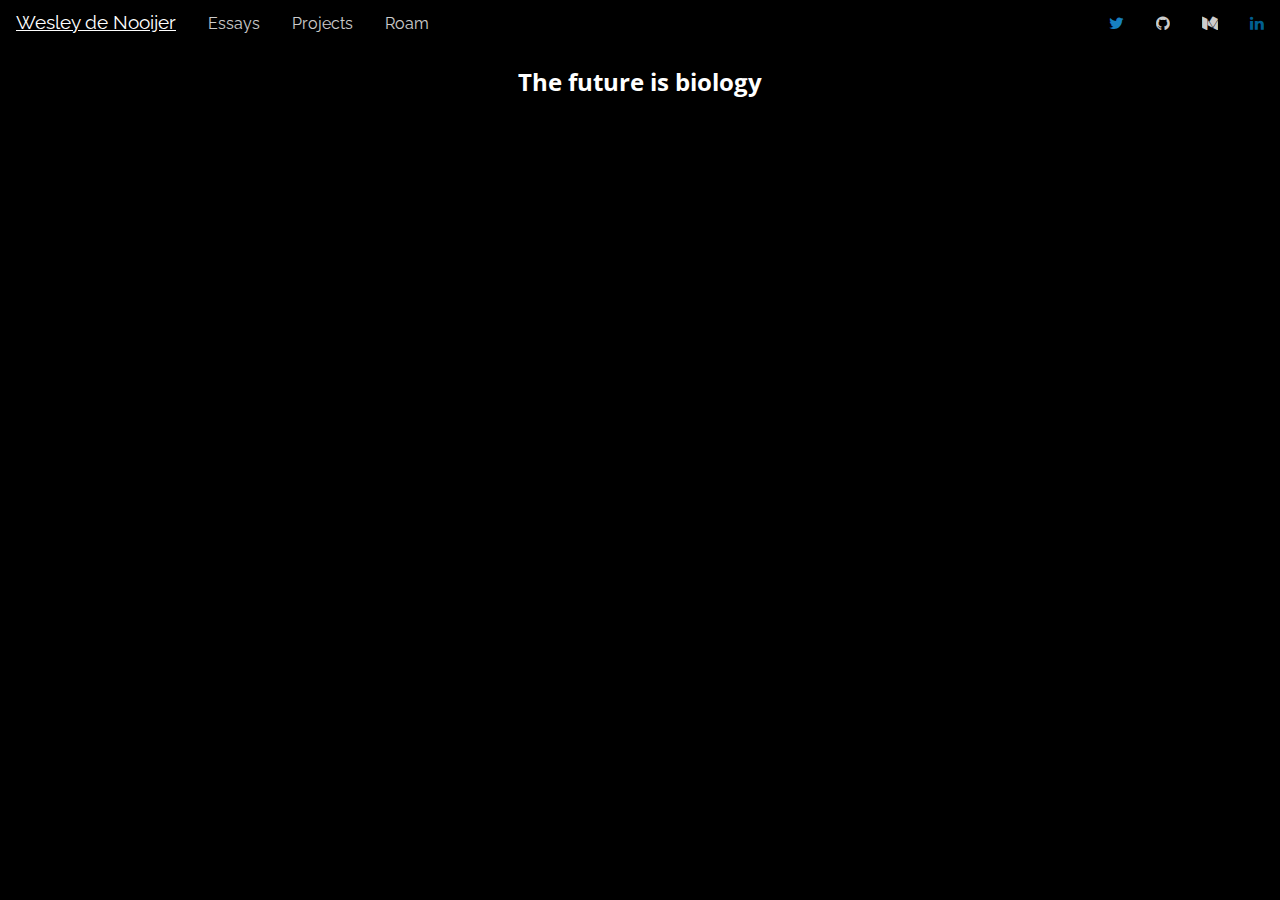
==== essays-index.html @ 3e8a59d5 "start with essays-index" ====
<!DOCTYPE html>
<html>
  <head>
    <meta charset="utf-8">
    <meta name="viewport" content="width=device-width, initial-scale=1.0">
    <title>Wesley de Nooijer</title>
    <link href="style.css" rel="stylesheet" type="text/css"/>
    <link href="https://fonts.googleapis.com/css2?family=Open+Sans:wght@300&family=Raleway:wght@300&display=swap" rel="stylesheet">
    <link rel="stylesheet" href="https://cdnjs.cloudflare.com/ajax/libs/font-awesome/4.7.0/css/font-awesome.min.css">
  </head>
  <body>
    <div class="topnav" id="myTopnav">
        <a href="index.html" class="title">Wesley de Nooijer</a>
        <a href="essays-index.html">Essays</a>
        <a href="projects-index.html">Projects</a>
        <a href="innovation-index.html">Roam</a>
        <!-- <a href="resume-index.html">Resume</a> -->
        <a class="social" aria-hidden="true" href="https://www.linkedin.com/in/wesleydenooijer/">
          <i class="fa fa-linkedin" style="color:#0077B5"></i> 
        </a>
        <a class="social" aria-hidden="true" href="https://medium.com/@wesleydenooijer">
          <i class="fa fa-medium" style="color:white"></i> 
        </a>
        <a class="social" aria-hidden="true" href="https://github.com/WesleyNooijer">
          <i class="fa fa-github" style="color:white"></i> 
        </a>
        <a class="social" aria-hidden="true" href="https://twitter.com/WesleyNooijer">
          <i class="fa fa-twitter" style="color:#1DA1F2"></i> 
        </a>
        <a href="javascript:void(0);" class="icon" onclick="myFunction()">
            <i class="fa fa-bars" style="color:white"></i>
        </a>
    </div>
    <h1>The future is biology</h1>
    <footer><a href=https://twitter.com/WesleyNooijer></a></footer>
    <script src="script.js"></script>
  </body>
</html>
---- style.css ----
/* Page layout */
body, html {
    margin: 0;
    background-color: black;
    color: white;
    /* color: #0072B2; */
    height: 100%;
    font-family: 'Open Sans', sans-serif;
}

/* Navigation bar */
.topnav {
  list-style-type: none;
  margin: 0;
  padding: 0;
  overflow: hidden;
  position: -webkit-sticky; /* Safari */
  position: sticky;
  top: 0;
  z-index: 2;
  font-family: 'Raleway', sans-serif;
}

/* Style the links inside the navigation bar */
.topnav a {
  float: left;
  position: relative;
  text-align: center;
  color: white;
  padding: 14px 16px;
  opacity: 0.8;
  text-decoration: none;
}

.topnav a.title {
  font-size: 1.2rem;
  top: -3px;
}

/* Hover to make link bold and underline text */
.topnav a:hover {
  opacity: 1;
  text-decoration: underline;
}

/* Nav bar responsiveness */
.topnav .icon {
  display: none;
}

/* Put social media on right side of screen */
.topnav a.social {
  float: right;
}

/* When the screen is less than 650 pixels wide, hide all links, except for the first one ("Home"). Show the link that contains should open and close the topnav (.icon) */
@media screen and (max-width: 650px) {
  .topnav a:not(:nth-child(-n+1)) {display: none;}
  .topnav a.icon {
    float: right;
    display: block;
  }
  /* Put social media on left in nav menu when screen is too small */
  .topnav a.social {float: left;}
}

/* The "responsive" class is added to the topnav with JavaScript when the user clicks on the icon. This class makes the topnav look good on small screens (display the links vertically instead of horizontally) */
@media screen and (max-width: 650px) {
  .topnav.responsive {position: relative;}
  .topnav.responsive a.icon {
    position: absolute;
    right: 0;
    top: 0;
  }
  .topnav.responsive a {
    float: none;
    display: block;
    text-align: left;
  }
}

/* Hero */

/* The hero image */
.hero-image {
  /* Use "linear-gradient" to add a darken background effect to the image (photographer.jpg). This will make the text easier to read */
  background-image: linear-gradient(rgba(0, 0, 0, 0.2), rgba(0, 0, 0, 0.2)), url("home_photo.jpg");

  /* Set a specific height */
  height: 70%;

  /* Position and center the image to scale nicely on all screens */
  background-position: center;
  background-repeat: no-repeat;
  background-size: cover;
  position: relative;
}

/* Place text in the middle of the image
.hero-text {
  text-align: center;
  position: absolute;
  top: 25%;
  left: 50%;
  transform: translate(-50%, -50%);
  color: white;
} */

/* Introduction */
.introduction {
  margin: auto;
  text-align: center;
  width: 50%;
  letter-spacing: 0.025rem;
  line-height: 1.5rem;
  text-align: justify;
  text-justify: inter-word;
}

h1 {
  font-size: 1.5rem;
  line-height: 2rem;
  text-align: center;
}

/* hr {
  height: 0px;
} */
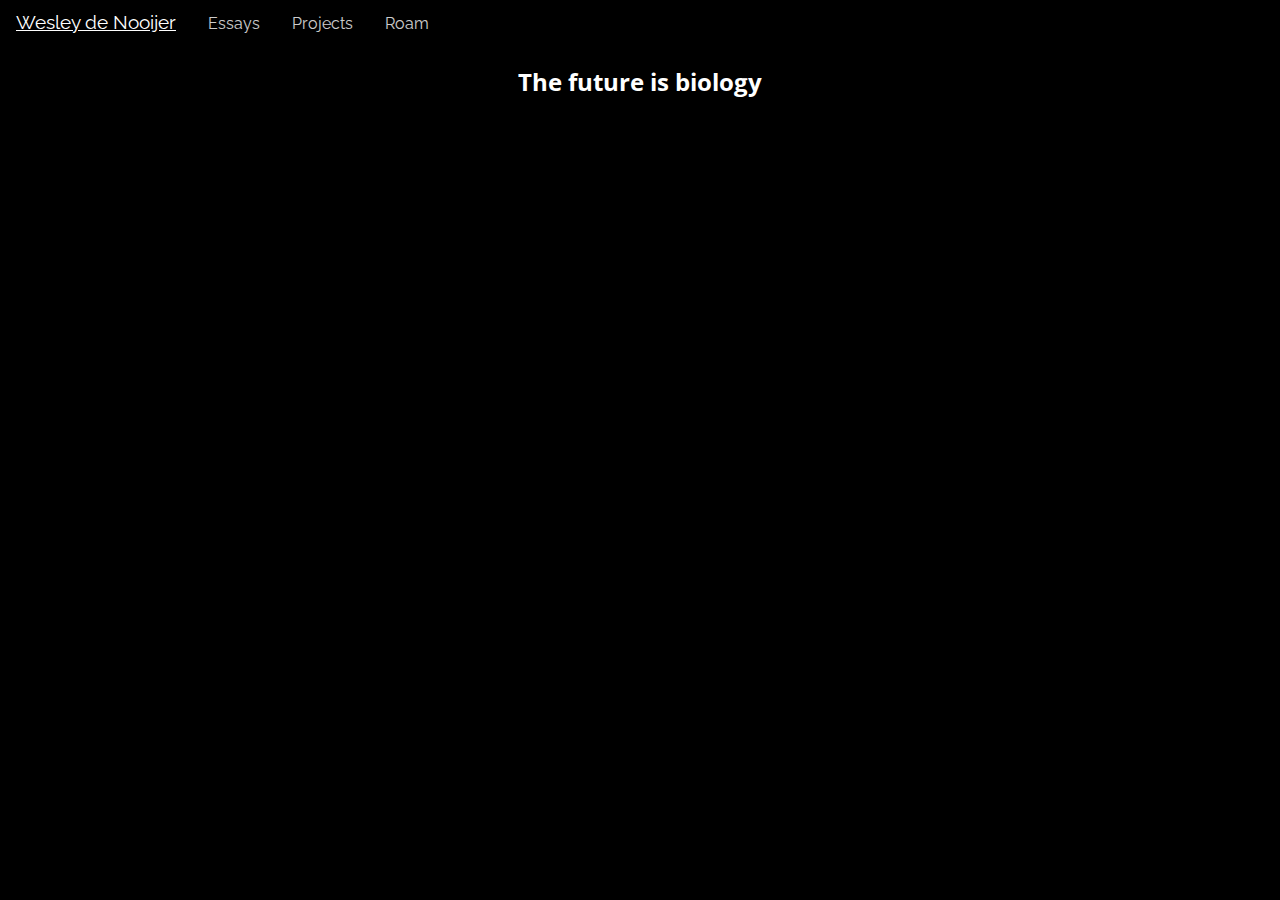
==== commit 8c01402e: "test" ====
--- a/essays-index.html
+++ b/essays-index.html
@@ -6,7 +6,6 @@
     <title>Wesley de Nooijer</title>
     <link href="style.css" rel="stylesheet" type="text/css"/>
     <link href="https://fonts.googleapis.com/css2?family=Open+Sans:wght@300&family=Raleway:wght@300&display=swap" rel="stylesheet">
-    <link rel="stylesheet" href="https://cdnjs.cloudflare.com/ajax/libs/font-awesome/4.7.0/css/font-awesome.min.css">
   </head>
   <body>
     <div class="topnav" id="myTopnav">
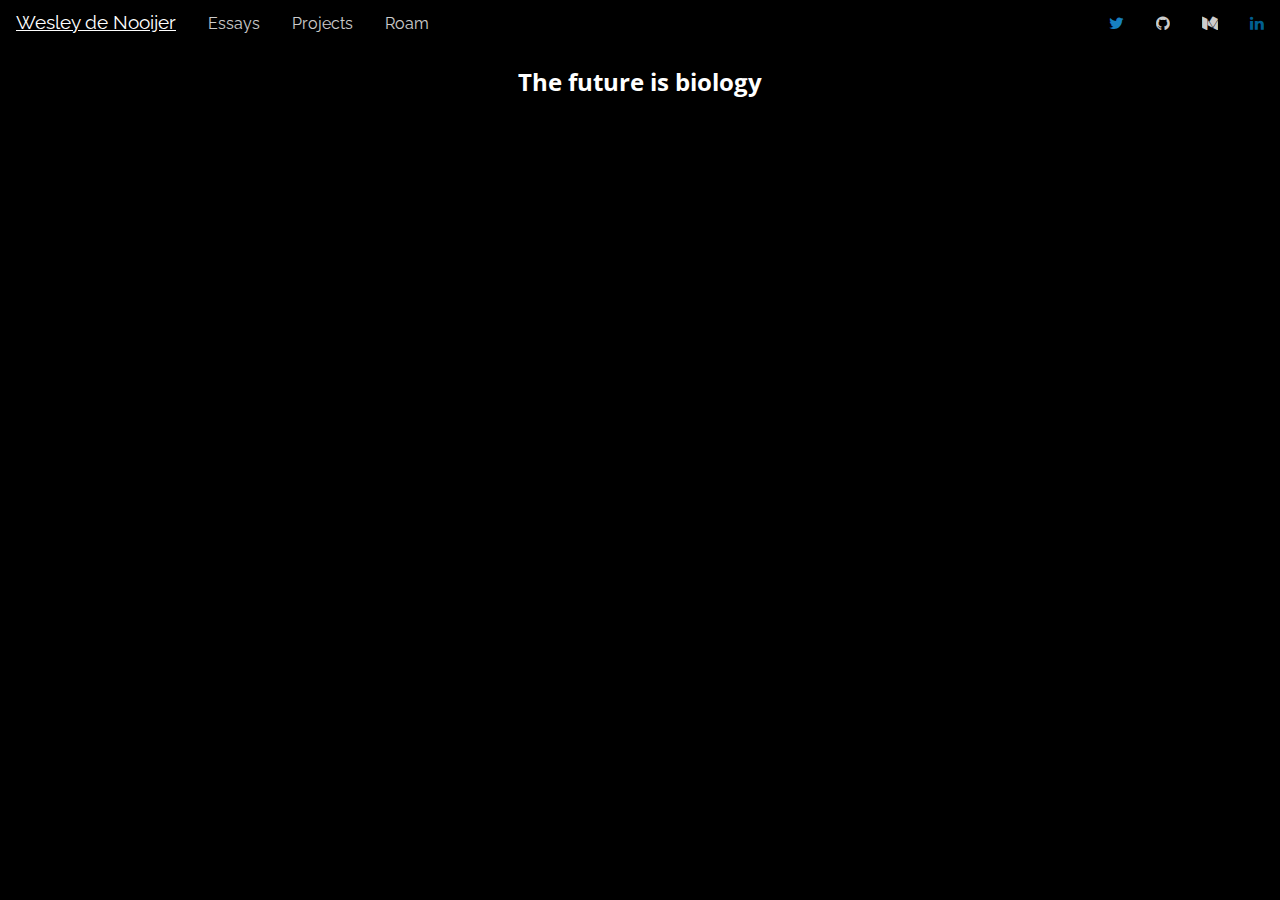
==== commit 41a658a2: "Reusable nav bar" ====
--- a/essays-index.html
+++ b/essays-index.html
@@ -3,33 +3,13 @@
   <head>
     <meta charset="utf-8">
     <meta name="viewport" content="width=device-width, initial-scale=1.0">
-    <title>Wesley de Nooijer</title>
+    <title>Essays - Wesley de Nooijer</title>
     <link href="style.css" rel="stylesheet" type="text/css"/>
     <link href="https://fonts.googleapis.com/css2?family=Open+Sans:wght@300&family=Raleway:wght@300&display=swap" rel="stylesheet">
-  </head>
+    <link rel="stylesheet" href="https://cdnjs.cloudflare.com/ajax/libs/font-awesome/4.7.0/css/font-awesome.min.css">
+    </head>
   <body>
-    <div class="topnav" id="myTopnav">
-        <a href="index.html" class="title">Wesley de Nooijer</a>
-        <a href="essays-index.html">Essays</a>
-        <a href="projects-index.html">Projects</a>
-        <a href="innovation-index.html">Roam</a>
-        <!-- <a href="resume-index.html">Resume</a> -->
-        <a class="social" aria-hidden="true" href="https://www.linkedin.com/in/wesleydenooijer/">
-          <i class="fa fa-linkedin" style="color:#0077B5"></i> 
-        </a>
-        <a class="social" aria-hidden="true" href="https://medium.com/@wesleydenooijer">
-          <i class="fa fa-medium" style="color:white"></i> 
-        </a>
-        <a class="social" aria-hidden="true" href="https://github.com/WesleyNooijer">
-          <i class="fa fa-github" style="color:white"></i> 
-        </a>
-        <a class="social" aria-hidden="true" href="https://twitter.com/WesleyNooijer">
-          <i class="fa fa-twitter" style="color:#1DA1F2"></i> 
-        </a>
-        <a href="javascript:void(0);" class="icon" onclick="myFunction()">
-            <i class="fa fa-bars" style="color:white"></i>
-        </a>
-    </div>
+    <navbar-template></navbar-template>
     <h1>The future is biology</h1>
     <footer><a href=https://twitter.com/WesleyNooijer></a></footer>
     <script src="script.js"></script>
--- a/style.css
+++ b/style.css
@@ -115,6 +115,7 @@
   line-height: 1.5rem;
   text-align: justify;
   text-justify: inter-word;
+  padding-bottom: 10px;
 }
 
 h1 {
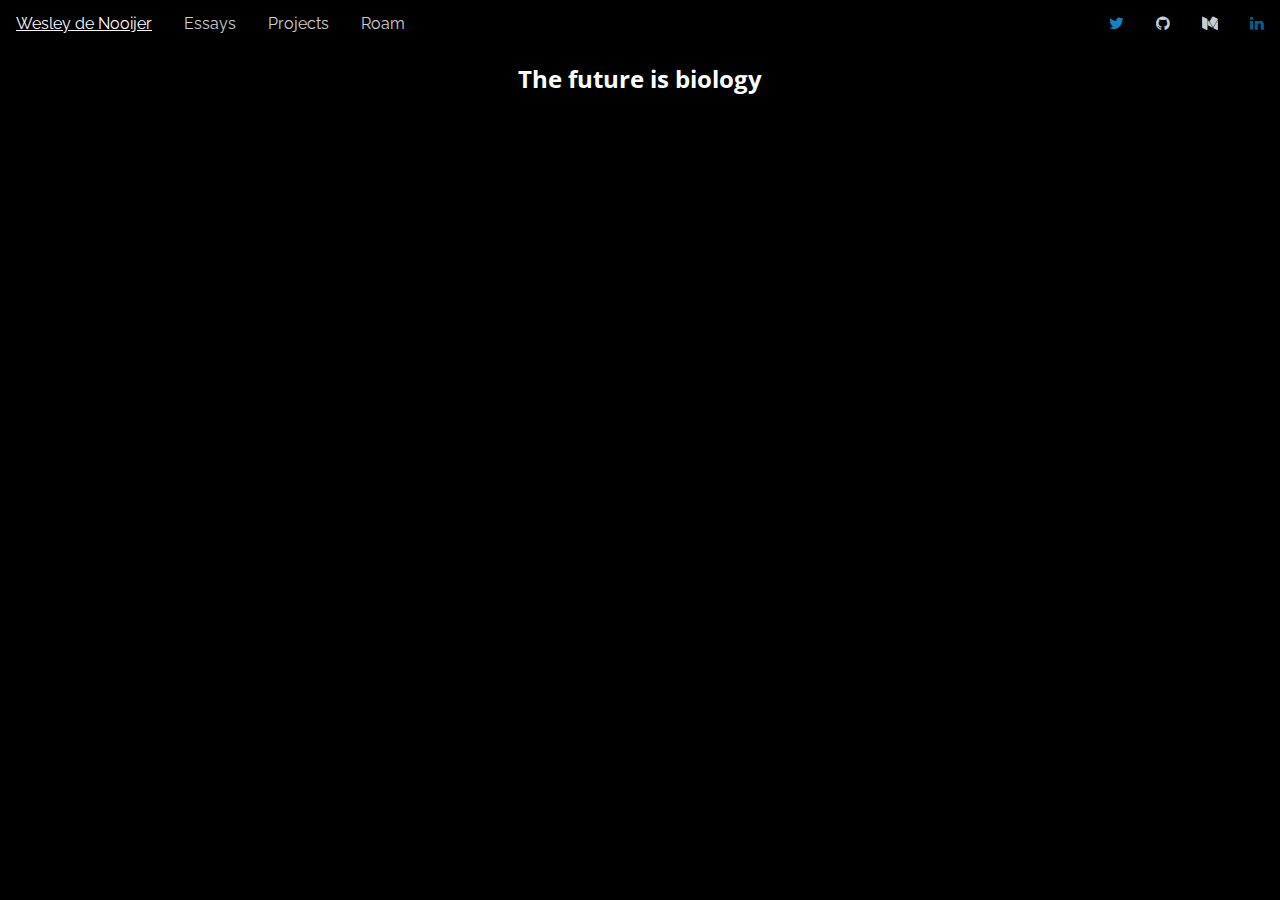
==== commit c5f37ea8: "Clean up, links open new tab" ====
--- a/essays-index.html
+++ b/essays-index.html
@@ -1,12 +1,14 @@
 <!DOCTYPE html>
 <html>
   <head>
-    <meta charset="utf-8">
-    <meta name="viewport" content="width=device-width, initial-scale=1.0">
-    <title>Essays - Wesley de Nooijer</title>
-    <link href="style.css" rel="stylesheet" type="text/css"/>
-    <link href="https://fonts.googleapis.com/css2?family=Open+Sans:wght@300&family=Raleway:wght@300&display=swap" rel="stylesheet">
-    <link rel="stylesheet" href="https://cdnjs.cloudflare.com/ajax/libs/font-awesome/4.7.0/css/font-awesome.min.css">
+    <head>
+      <meta charset="utf-8">
+      <meta name="viewport" content="width=device-width, initial-scale=1.0">
+      <title>Essays - Wesley de Nooijer</title>
+      <meta name="description" content="A collection of essays focused on present and future advances in technology and their impacts on our daily lives">
+      <link href="style.css" rel="stylesheet" type="text/css"/>
+      <link href="https://fonts.googleapis.com/css2?family=Open+Sans:wght@300&family=Raleway:wght@300&display=swap" rel="stylesheet">
+      <link rel="stylesheet" href="https://cdnjs.cloudflare.com/ajax/libs/font-awesome/4.7.0/css/font-awesome.min.css">
     </head>
   <body>
     <navbar-template></navbar-template>
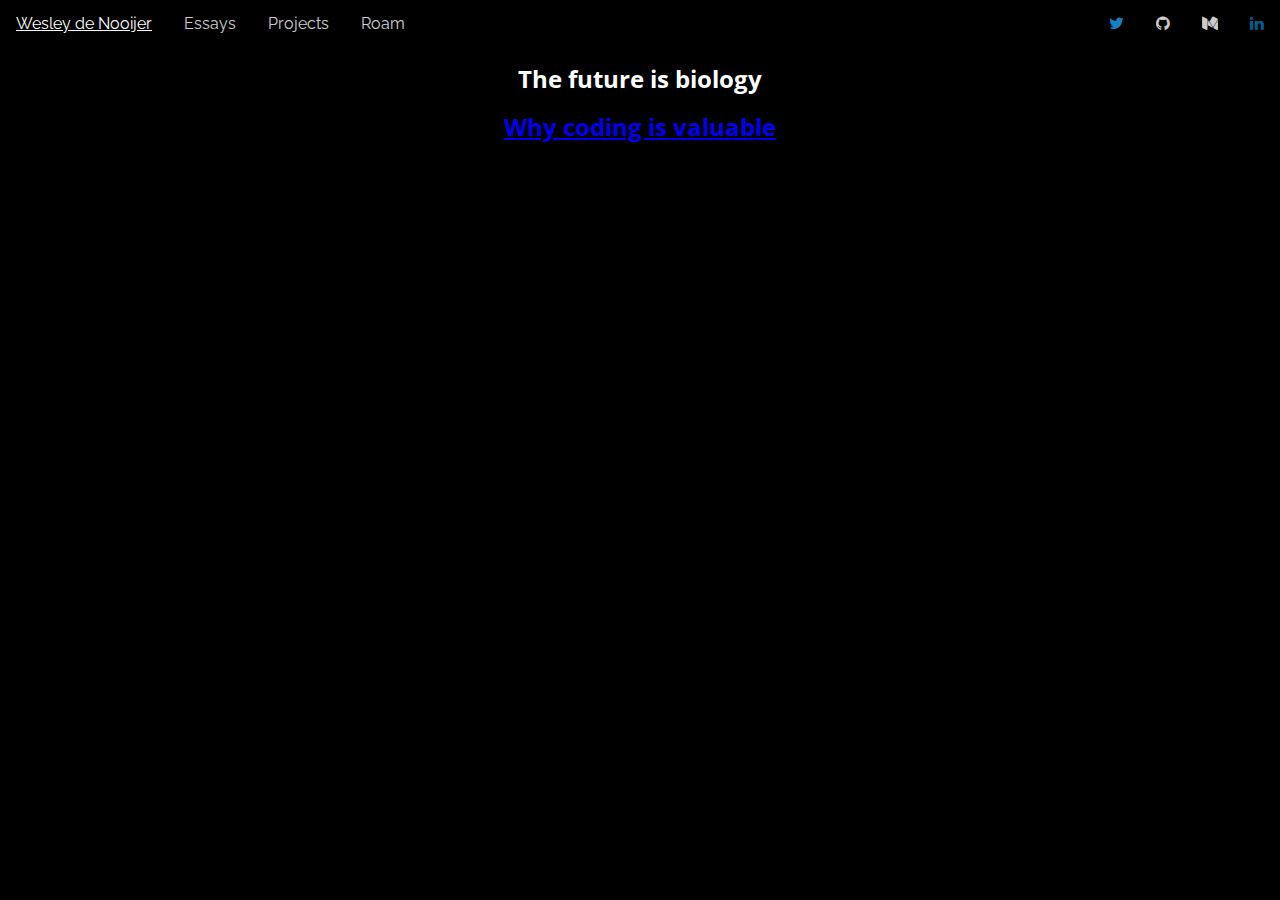
==== commit dd1998f8: "Start with essays" ====
--- a/essays-index.html
+++ b/essays-index.html
@@ -13,6 +13,7 @@
   <body>
     <navbar-template></navbar-template>
     <h1>The future is biology</h1>
+    <h1><a href="essays/coding.md">Why coding is valuable</a></h1>
     <footer><a href=https://twitter.com/WesleyNooijer></a></footer>
     <script src="script.js"></script>
   </body>
--- a/style.css
+++ b/style.css
@@ -114,7 +114,7 @@
   letter-spacing: 0.025rem;
   line-height: 1.5rem;
   text-align: justify;
-  text-justify: inter-word;
+  /* text-justify: none;  */
   padding-bottom: 10px;
 }
 
@@ -123,7 +123,3 @@
   line-height: 2rem;
   text-align: center;
 }
-
-/* hr {
-  height: 0px;
-} */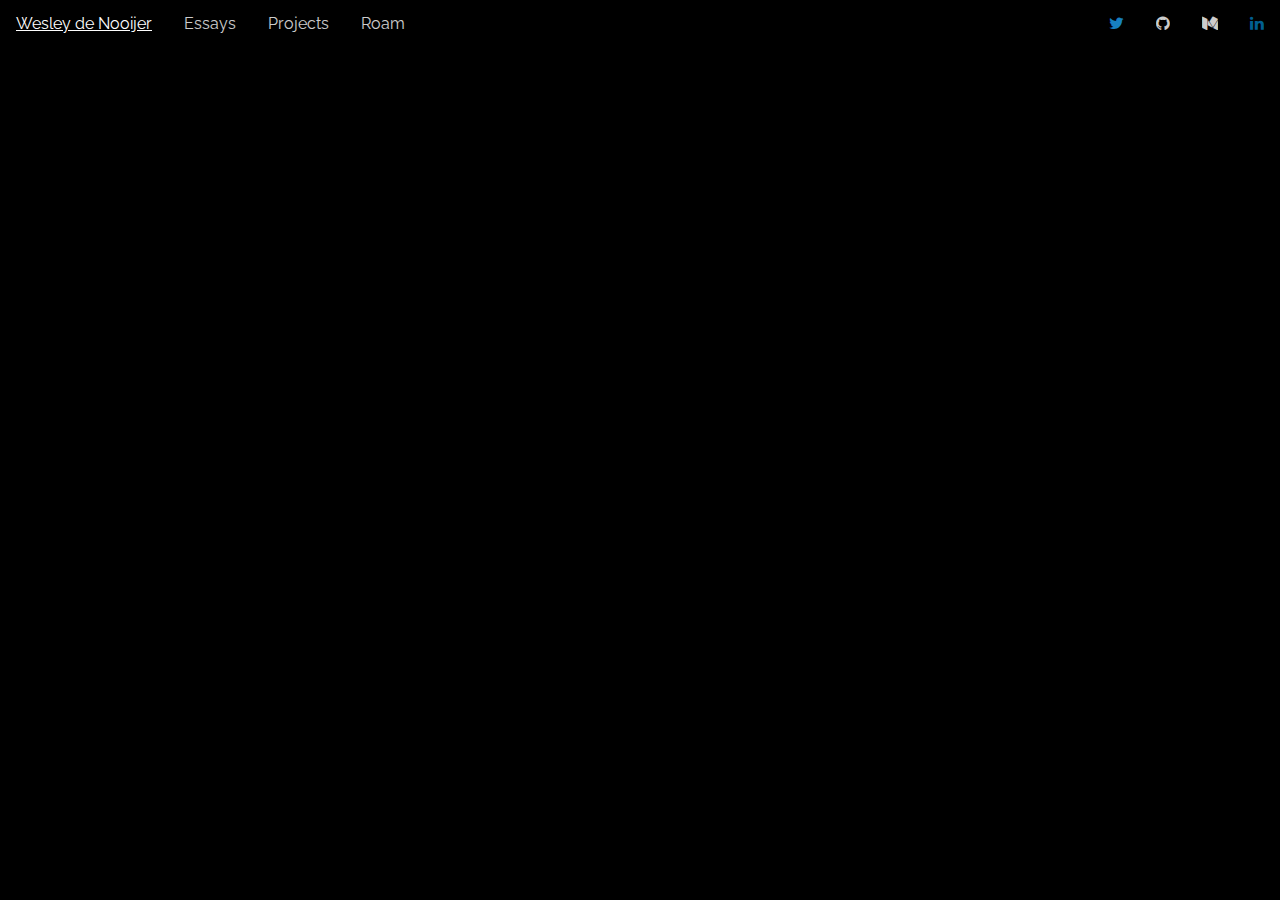
==== commit 23c11930: "New homepage" ====
--- a/essays-index.html
+++ b/essays-index.html
@@ -12,9 +12,6 @@
     </head>
   <body>
     <navbar-template></navbar-template>
-    <h1>The future is biology</h1>
-    <h1><a href="essays/coding.md">Why coding is valuable</a></h1>
-    <footer><a href=https://twitter.com/WesleyNooijer></a></footer>
     <script src="script.js"></script>
   </body>
 </html>
--- a/style.css
+++ b/style.css
@@ -53,6 +53,17 @@
   float: right;
 }
 
+/* Introduction */
+.introduction {
+  margin: auto;
+  text-align: center;
+  width: 50%;
+  letter-spacing: 0.025rem;
+  line-height: 1.6rem;
+  text-align: justify;
+  padding-bottom: 10px;
+}
+
 /* When the screen is less than 650 pixels wide, hide all links, except for the first one ("Home"). Show the link that contains should open and close the topnav (.icon) */
 @media screen and (max-width: 650px) {
   .topnav a:not(:nth-child(-n+1)) {display: none;}
@@ -62,6 +73,10 @@
   }
   /* Put social media on left in nav menu when screen is too small */
   .topnav a.social {float: left;}
+  /* Text width 75% if small screen */
+  .introduction {
+    width: 75%
+  }
 }
 
 /* The "responsive" class is added to the topnav with JavaScript when the user clicks on the icon. This class makes the topnav look good on small screens (display the links vertically instead of horizontally) */
@@ -84,7 +99,7 @@
 /* The hero image */
 .hero-image {
   /* Use "linear-gradient" to add a darken background effect to the image (photographer.jpg). This will make the text easier to read */
-  background-image: linear-gradient(rgba(0, 0, 0, 0.2), rgba(0, 0, 0, 0.2)), url("home_photo.jpg");
+  background-image: linear-gradient(rgba(0, 0, 0, 0.2), rgba(0, 0, 0, 0.2)), url("cyberpunk_city_by_artursadlos_dbb7hcs.jpg");
 
   /* Set a specific height */
   height: 70%;
@@ -96,30 +111,38 @@
   position: relative;
 }
 
-/* Place text in the middle of the image
+.hero-image2 {
+    /* Use "linear-gradient" to add a darken background effect to the image (photographer.jpg). This will make the text easier to read */
+    background-image: linear-gradient(rgba(0, 0, 0, 0.2), rgba(0, 0, 0, 0.2)), url("liberator_dsv_ii_by_stevereeves_dcpz7iy.jpg");
+
+    /* Set a specific height */
+    height: 100%;
+  
+    /* Position and center the image to scale nicely on all screens */
+    background-position: center;
+    background-repeat: no-repeat;
+    background-size: cover;
+    position: relative;
+}
+
 .hero-text {
+  font-size: 1.5rem;
+  text-align: center;
   text-align: center;
   position: absolute;
-  top: 25%;
+  top: 50%;
   left: 50%;
   transform: translate(-50%, -50%);
   color: white;
-} */
-
-/* Introduction */
-.introduction {
-  margin: auto;
-  text-align: center;
-  width: 50%;
-  letter-spacing: 0.025rem;
-  line-height: 1.5rem;
-  text-align: justify;
-  /* text-justify: none;  */
-  padding-bottom: 10px;
+  font-weight: bold;
 }
-
 h1 {
   font-size: 1.5rem;
   line-height: 2rem;
   text-align: center;
+  font-weight: bold;
 }
+
+.centered {
+  text-align: center;
+}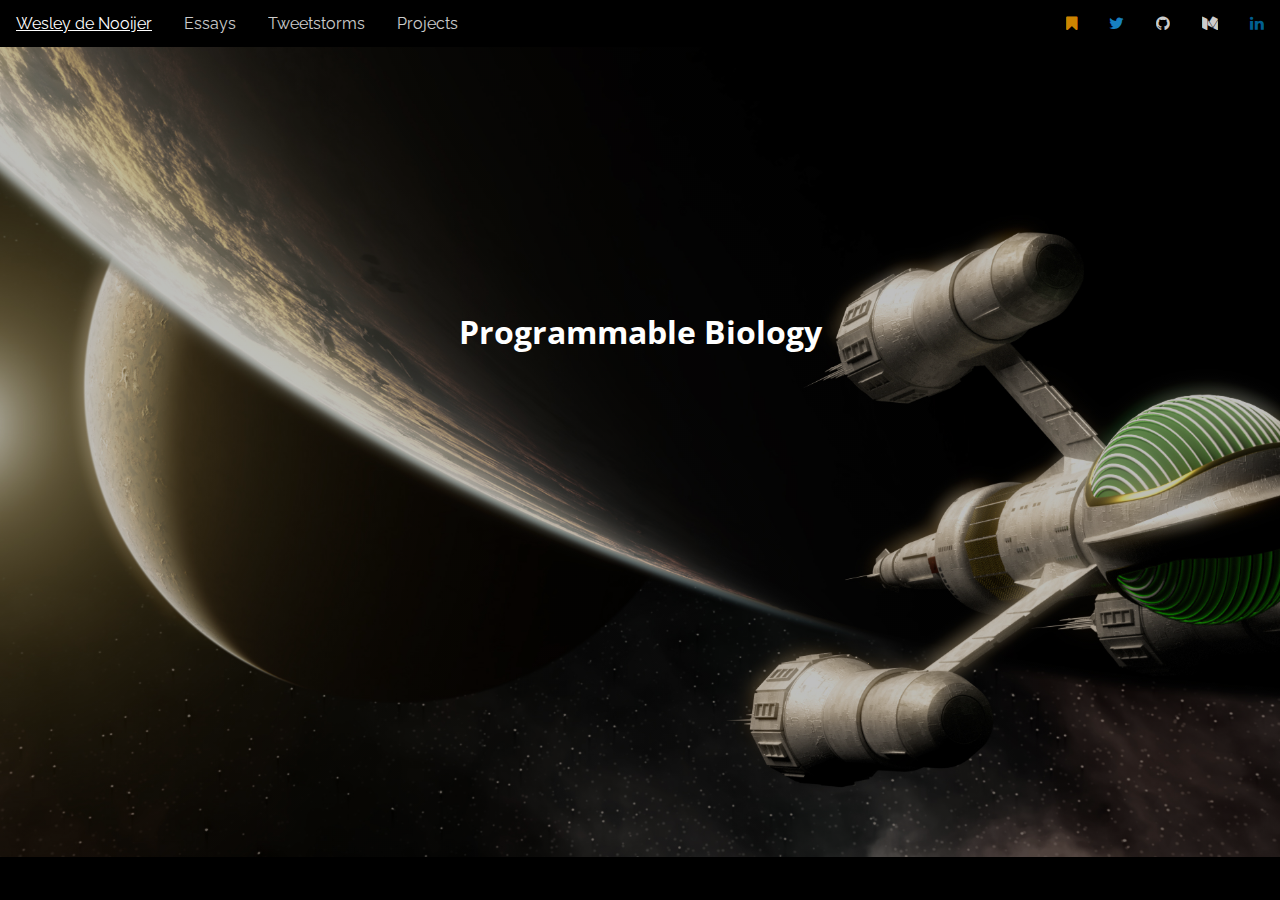
==== commit 5430f932: "essayshero" ====
--- a/essays-index.html
+++ b/essays-index.html
@@ -12,6 +12,10 @@
     </head>
   <body>
     <navbar-template></navbar-template>
+    <div class="essay-hero-image" id="programbio">
+      <div class="essay-hero-text"><a href="index.html" style="text-decoration: none; color: white">Programmable Biology</a>
+    </div>
+    </div>
     <script src="script.js"></script>
   </body>
 </html>
--- a/style.css
+++ b/style.css
@@ -64,8 +64,8 @@
   padding-bottom: 10px;
 }
 
-/* When the screen is less than 650 pixels wide, hide all links, except for the first one ("Home"). Show the link that contains should open and close the topnav (.icon) */
-@media screen and (max-width: 650px) {
+/* When the screen is less than 700 pixels wide, hide all links, except for the first one ("Home"). Show the link that contains should open and close the topnav (.icon) */
+@media screen and (max-width: 700px) {
   .topnav a:not(:nth-child(-n+1)) {display: none;}
   .topnav a.icon {
     float: right;
@@ -80,7 +80,7 @@
 }
 
 /* The "responsive" class is added to the topnav with JavaScript when the user clicks on the icon. This class makes the topnav look good on small screens (display the links vertically instead of horizontally) */
-@media screen and (max-width: 650px) {
+@media screen and (max-width: 700px) {
   .topnav.responsive {position: relative;}
   .topnav.responsive a.icon {
     position: absolute;
@@ -98,9 +98,6 @@
 
 /* The hero image */
 .hero-image {
-  /* Use "linear-gradient" to add a darken background effect to the image (photographer.jpg). This will make the text easier to read */
-  background-image: linear-gradient(rgba(0, 0, 0, 0.2), rgba(0, 0, 0, 0.2)), url("cyberpunk_city_by_artursadlos_dbb7hcs.jpg");
-
   /* Set a specific height */
   height: 70%;
 
@@ -111,18 +108,12 @@
   position: relative;
 }
 
-.hero-image2 {
-    /* Use "linear-gradient" to add a darken background effect to the image (photographer.jpg). This will make the text easier to read */
-    background-image: linear-gradient(rgba(0, 0, 0, 0.2), rgba(0, 0, 0, 0.2)), url("liberator_dsv_ii_by_stevereeves_dcpz7iy.jpg");
-
-    /* Set a specific height */
-    height: 100%;
-  
-    /* Position and center the image to scale nicely on all screens */
-    background-position: center;
-    background-repeat: no-repeat;
-    background-size: cover;
-    position: relative;
+#index1 {
+  background-image: url("images/cyberpunk_city_by_artursadlos_dbb7hcs.jpg");
+}
+
+#index2 {
+  background-image: url("images/liberator_dsv_ii_by_stevereeves_dcpz7iy.jpg");
 }
 
 .hero-text {
@@ -136,6 +127,7 @@
   color: white;
   font-weight: bold;
 }
+
 h1 {
   font-size: 1.5rem;
   line-height: 2rem;
@@ -145,4 +137,67 @@
 
 .centered {
   text-align: center;
+}
+
+/* Collapsible */
+.collapsible {
+  background-color: black;
+  color: white;
+  cursor: pointer;
+  padding: 15px;
+  width: 100%;
+  border: none;
+  text-align: left;
+  font-size: 1.5rem;
+  border: 0.1px solid #2D2D2D;
+}
+
+.active, .collapsible:hover {
+  background-color: #2D2D2D;
+}
+
+.content {
+  padding: 0 18px;
+  display: none;
+  overflow: hidden;
+}
+
+.collapsible:after {
+  content: '\25BC'; /* Unicode character for "plus" sign (+) */
+  font-size: 13px;
+  color: white;
+  float: right;
+  margin-left: 5px;
+}
+
+.active:after {
+  content: "\25B2"; /* Unicode character for "minus" sign (-) */
+}
+
+/* Essay covers */
+
+.essay-hero-image {
+  /* Set a specific height */
+  height: 90%;
+
+  /* Position and center the image to scale nicely on all screens */
+  background-position: center;
+  background-repeat: no-repeat;
+  background-size: cover;
+  position: relative;
+}
+
+.essay-hero-text {
+  font-size: 2rem;
+  text-align: center;
+  text-align: center;
+  position: absolute;
+  top: 35%;
+  left: 50%;
+  transform: translate(-50%, -50%);
+  color: white;
+  font-weight: bold;
+}
+#programbio {
+  background-image: linear-gradient(rgba(0, 0, 0, 0.25), rgba(0, 0, 0, 0.25)), url("images/liberator_dsv_ii_by_stevereeves_dcpz7iy.jpg");
 }